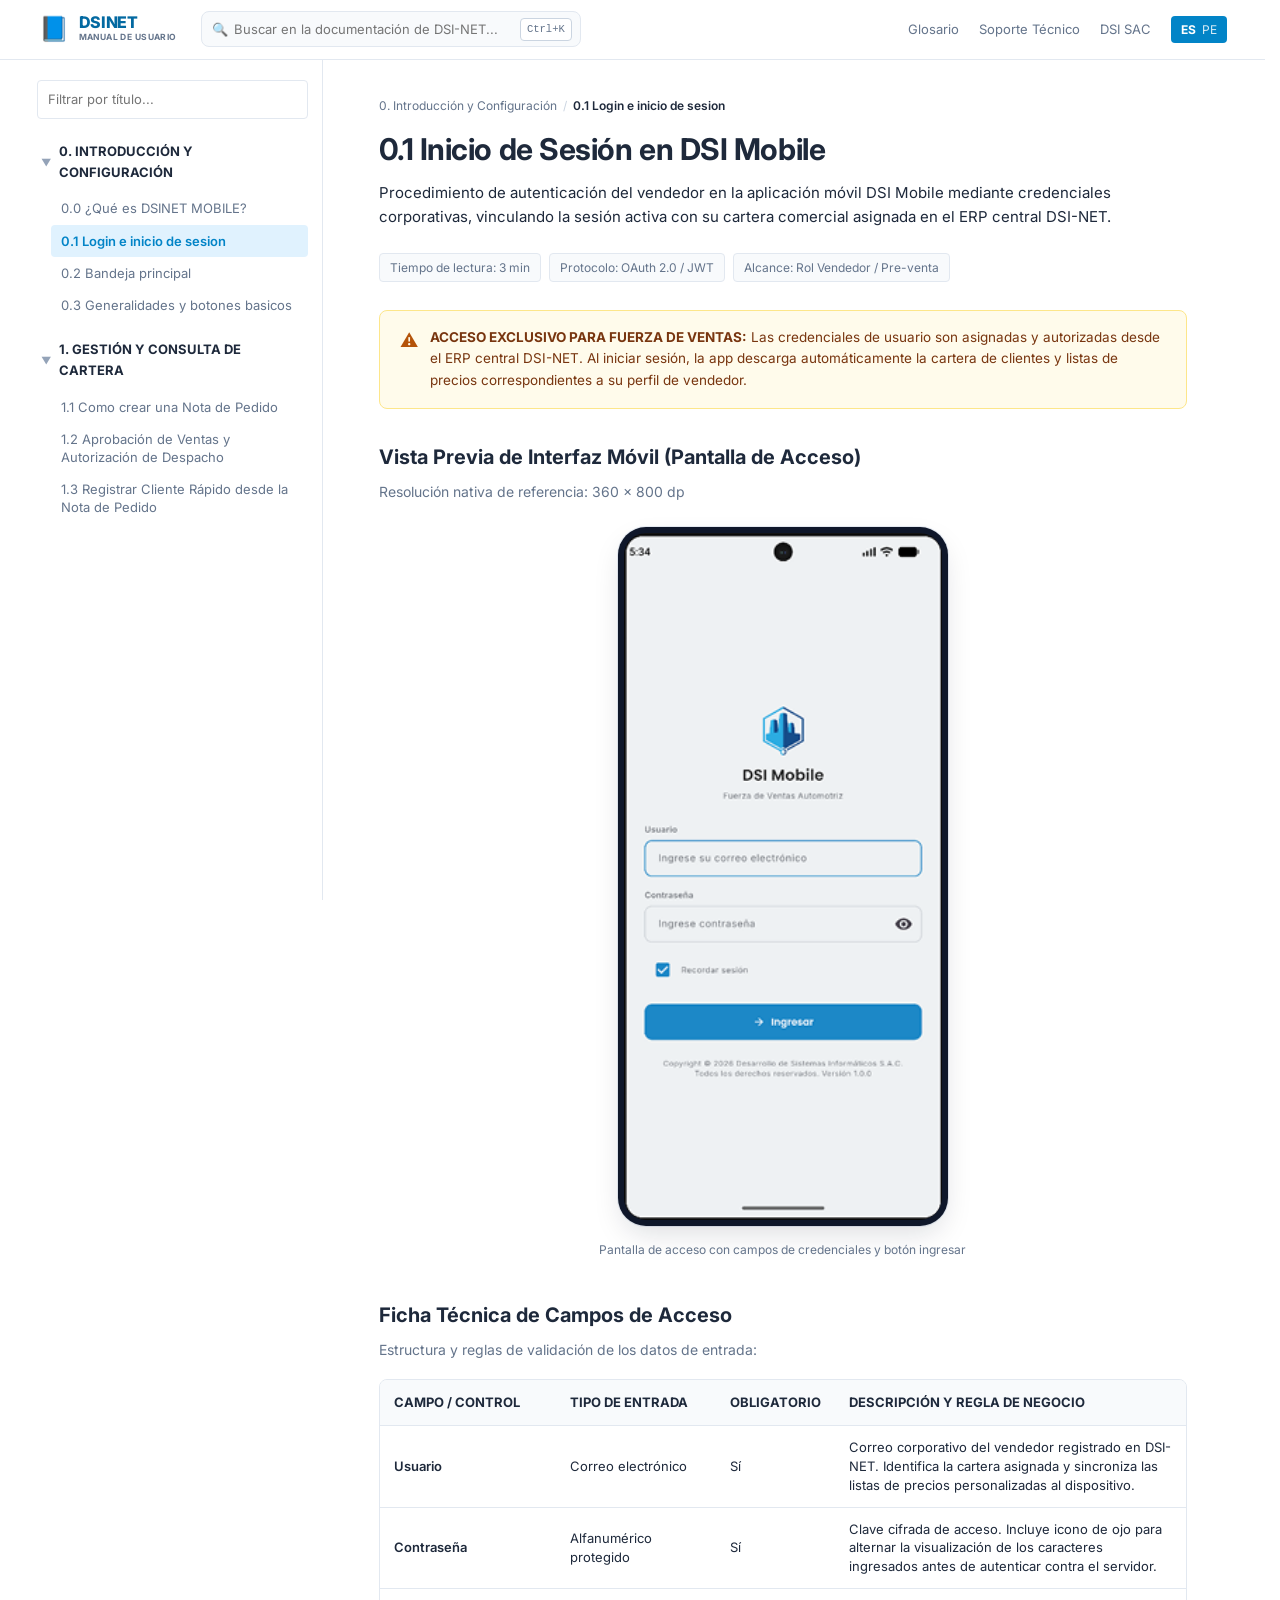
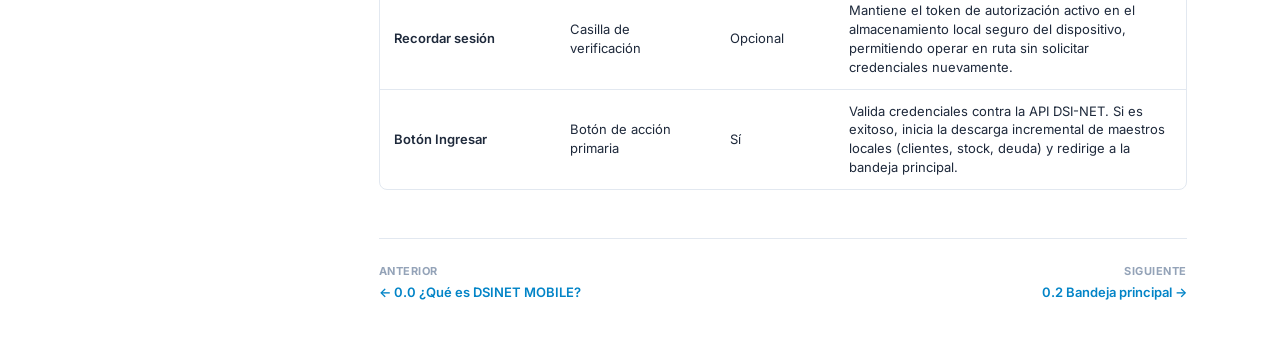
==== 0.1-login.html @ ff4da7f4 "se acomodo el botón del menú" ====
<!DOCTYPE html>
<html lang="es">
<head>
  <meta charset="UTF-8">
  <meta name="viewport" content="width=device-width, initial-scale=1.0, maximum-scale=1.0, user-scalable=no">
  <title>0.1 Login e inicio de sesion - DSINET Mobile Docs</title>
  <link rel="stylesheet" href="styles.css">
  <link rel="preconnect" href="https://fonts.googleapis.com">
  <link rel="preconnect" href="https://fonts.gstatic.com" crossorigin>
  <link href="https://fonts.googleapis.com/css2?family=Inter:wght@400;500;600;700&display=swap" rel="stylesheet">
</head>
<body>

  <!-- 1. Header Superior Global -->
  <header class="topbar">
    <div class="topbar-inner">
      
      <div class="topbar-left">
        <!-- Botón menú hamburguesa para dispositivos móviles -->
        <button class="mobile-menu-btn" id="mobileMenuBtn" aria-label="Abrir menú de navegación">☰</button>

        <div class="logo-box">
          <span class="logo-icon">📘</span>
          <div class="logo-text-group">
            <span class="logo-title">DSINET</span>
            <span class="logo-subtitle">MANUAL DE USUARIO</span>
          </div>
        </div>

        <div class="global-search-bar">
          <span class="search-icon">🔍</span>
          <input type="text" placeholder="Buscar en la documentación de DSI-NET..." id="globalSearch">
          <kbd class="shortcut-key">Ctrl+K</kbd>
        </div>
      </div>

      <div class="topbar-right">
        <a href="#glosario" class="topbar-link">Glosario</a>
        <a href="#soporte" class="topbar-link">Soporte Técnico</a>
        <a href="#dsisac" class="topbar-link">DSI SAC</a>
        <div class="lang-selector">
          <span class="lang-active">ES</span>
          <span class="lang-country">PE</span>
        </div>
      </div>

    </div>
  </header>

  <!-- 2. Contenedor Maestro de 2 Columnas -->
  <div class="layout-container">
    
    <!-- Columna 1: Sidebar Izquierdo (300px fijo con el árbol acordado) -->
    <aside class="sidebar">
      <div class="sidebar-filter-wrapper">
        <input type="text" id="sidebarSearch" placeholder="Filtrar por título..." autocomplete="off">
      </div>

      <nav class="nav-tree">
        <!-- Grupo 0 -->
        <div class="nav-group">
          <button class="group-toggle" data-target="group-0">
            <span class="arrow">▼</span> 0. INTRODUCCIÓN Y CONFIGURACIÓN
          </button>
          <ul id="group-0" class="nav-subitems">
            <li>
              <a href="index.html">0.0 ¿Qué es DSINET MOBILE?</a>
            </li>
            <li class="active">
              <a href="0.1-login.html">0.1 Login e inicio de sesion</a>
            </li>
            <li>
              <a href="0.2-bandeja-principal.html">0.2 Bandeja principal</a>
            </li>
            <li>
              <a href="0.3-generalidades.html">0.3 Generalidades y botones basicos</a>
            </li>
          </ul>
        </div>

        <!-- Grupo 1 -->
        <div class="nav-group">
          <button class="group-toggle" data-target="group-1">
            <span class="arrow">▼</span> 1. GESTIÓN Y CONSULTA DE CARTERA
          </button>
          <ul id="group-1" class="nav-subitems">
            <li>
              <a href="1.1-crear-nota-pedido.html">1.1 Como crear una Nota de Pedido</a>
            </li>
            <li>
              <a href="1.2-aprobaciones.html">1.2 Aprobación de Ventas y Autorización de Despacho</a>
            </li>
            <li>
              <a href="1.3-registrar-cliente.html">1.3 Registrar Cliente Rápido desde la Nota de Pedido</a>
            </li>
          </ul>
        </div>
      </nav>
    </aside>

    <!-- Columna 2: Contenido Principal (Max 920px) -->
    <main class="main-content">
      
      <!-- Migas de pan (Breadcrumbs) -->
      <nav class="breadcrumbs">
        <span>0. Introducción y Configuración</span>
        <span class="sep">/</span>
        <span class="current">0.1 Login e inicio de sesion</span>
      </nav>

      <!-- Encabezado de Página -->
      <header class="content-header">
        <h1 class="page-title">0.1 Inicio de Sesión en DSI Mobile</h1>
        <p class="lead-text">
          Procedimiento de autenticación del vendedor en la aplicación móvil DSI Mobile mediante credenciales corporativas, vinculando la sesión activa con su cartera comercial asignada en el ERP central DSI-NET.
        </p>

        <div class="meta-tags">
          <span class="tag">Tiempo de lectura: 3 min</span>
          <span class="tag">Protocolo: OAuth 2.0 / JWT</span>
          <span class="tag">Alcance: Rol Vendedor / Pre-venta</span>
        </div>
      </header>

      <!-- Nota Técnica / Callout Box -->
      <section class="callout-box">
        <div class="callout-content">
          <span class="warning-icon">⚠</span>
          <p>
            <strong>ACCESO EXCLUSIVO PARA FUERZA DE VENTAS:</strong> Las credenciales de usuario son asignadas y autorizadas desde el ERP central DSI-NET. Al iniciar sesión, la app descarga automáticamente la cartera de clientes y listas de precios correspondientes a su perfil de vendedor.
          </p>
        </div>
      </section>

      <!-- Vista Previa de Interfaz Móvil (Pantalla de Acceso) -->
      <section class="section-block">
        <h2 class="section-title">Vista Previa de Interfaz Móvil (Pantalla de Acceso)</h2>
        <p class="section-subtext">Resolución nativa de referencia: 360 x 800 dp</p>

        <!-- Envoltorio centrado -->
        <div class="mobile-showcase">
          <div class="mobile-mockup-frame">
            <img src="IMAGENES/GENERALIDADES/LOGIN/image 1.png" 
                alt="Pantalla de inicio de sesión DSI Mobile" 
                class="mobile-sharp-img">
          </div>
          <span class="mobile-caption">Pantalla de acceso con campos de credenciales y botón ingresar</span>
        </div>
      </section>

      <!-- Tabla Técnica de Campos -->
      <section class="section-block">
        <h2 class="section-title">Ficha Técnica de Campos de Acceso</h2>
        <p class="section-subtext">Estructura y reglas de validación de los datos de entrada:</p>
        
        <div class="table-container">
          <table class="tech-table">
            <thead>
              <tr>
                <th style="width: 22%;">CAMPO / CONTROL</th>
                <th style="width: 20%;">TIPO DE ENTRADA</th>
                <th style="width: 14%;">OBLIGATORIO</th>
                <th style="width: 44%;">DESCRIPCIÓN Y REGLA DE NEGOCIO</th>
              </tr>
            </thead>
            <tbody>
              <tr>
                <td class="col-highlight">Usuario</td>
                <td>Correo electrónico</td>
                <td>Sí</td>
                <td>Correo corporativo del vendedor registrado en DSI-NET. Identifica la cartera asignada y sincroniza las listas de precios personalizadas al dispositivo.</td>
              </tr>
              <tr>
                <td class="col-highlight">Contraseña</td>
                <td>Alfanumérico protegido</td>
                <td>Sí</td>
                <td>Clave cifrada de acceso. Incluye icono de ojo para alternar la visualización de los caracteres ingresados antes de autenticar contra el servidor.</td>
              </tr>
              <tr>
                <td class="col-highlight">Recordar sesión</td>
                <td>Casilla de verificación</td>
                <td>Opcional</td>
                <td>Mantiene el token de autorización activo en el almacenamiento local seguro del dispositivo, permitiendo operar en ruta sin solicitar credenciales nuevamente.</td>
              </tr>
              <tr>
                <td class="col-highlight">Botón Ingresar</td>
                <td>Botón de acción primaria</td>
                <td>Sí</td>
                <td>Valida credenciales contra la API DSI-NET. Si es exitoso, inicia la descarga incremental de maestros locales (clientes, stock, deuda) y redirige a la bandeja principal.</td>
              </tr>
            </tbody>
          </table>
        </div>
      </section>

      <!-- Paginación Inferior (Conectada al Sidebar Oficial) -->
      <footer class="pagination-footer">
        <a href="index.html" class="nav-prev" style="text-decoration: none;">
          <span class="nav-sub">ANTERIOR</span>
          <span class="nav-link">← 0.0 ¿Qué es DSINET MOBILE?</span>
        </a>
        <a href="02-bandeja-principal.html" class="nav-next" style="text-decoration: none;">
          <span class="nav-sub">SIGUIENTE</span>
          <span class="nav-link">0.2 Bandeja principal →</span>
        </a>
      </footer>

    </main>
  </div>

  <script src="main.js"></script>
</body>
</html>
---- styles.css ----
/* ==========================================================================
   0. RESET, VIEWPORT & BLOQUEO DE ZOOM / SCROLLBAR
   ========================================================================== */
html {
  /* Reserva de forma permanente el espacio de la barra vertical para que nunca dé saltos en desktop */
  scrollbar-gutter: stable;
  overflow-y: scroll;
  scroll-behavior: smooth;
  text-size-adjust: 100%;
  -webkit-text-size-adjust: 100%;
}

:root {
  /* Paleta Corporativa Oficial DSI-NET */
  --color-bg: #FFFFFF;
  --color-bg-alt: #F8FAFC;
  --color-surface: #F1F5F9;
  --color-border: #E2E8F0;
  --color-border-strong: #CBD5E1;
  --color-text: #1E293B;
  --color-text-muted: #64748B;
  --color-text-faint: #94A3B8;
  --color-primary: #0284C7;
  --color-primary-dark: #0369A1;
  --color-primary-soft: #E0F2FE;
  --color-warning: #B45309;
  --color-warning-bg: #FFFBEB;
  --color-warning-border: #FDE68A;
  --color-success: #15803D;
  --color-success-bg: #DCFCE7;

  /* Tipografía Oficial 100% Inter */
  --font-base: 'Inter', -apple-system, BlinkMacSystemFont, 'Segoe UI', Roboto, sans-serif;
  --font-mono: 'SFMono-Regular', Consolas, 'Liberation Mono', Menlo, monospace;

  /* Layout Base Desktop */
  --sidebar-width: 300px;
  --content-width: 920px;
  --layout-max-width: 1220px;
  --topbar-height: 60px;
  --radius-sm: 4px;
  --radius-md: 8px;
  --shadow-sm: 0 1px 2px rgba(15, 23, 42, 0.06);
}

*, *::before, *::after {
  box-sizing: border-box;
  margin: 0;
  padding: 0;
}

body {
  margin: 0;
  font-family: var(--font-base);
  color: var(--color-text);
  background: var(--color-bg);
  font-size: 14px;
  line-height: 1.6;
  -webkit-font-smoothing: antialiased;
}

a {
  color: inherit;
  text-decoration: none;
}

ul {
  list-style: none;
  margin: 0;
  padding: 0;
}

img {
  max-width: 100%;
  display: block;
}

:focus-visible {
  outline: 2px solid var(--color-primary);
  outline-offset: 2px;
}

/* ==========================================================================
   1. TOPBAR GLOBAL
   ========================================================================== */
.topbar {
  height: var(--topbar-height);
  border-bottom: 1px solid var(--color-border);
  background: var(--color-bg);
  position: sticky;
  top: 0;
  z-index: 100;
  width: 100%;
}

.topbar__inner,
.topbar-inner {
  max-width: var(--layout-max-width);
  margin: 0 auto;
  height: 100%;
  display: flex;
  align-items: center;
  justify-content: space-between;
  padding: 0 16px;
  flex-wrap: nowrap;
  gap: 20px;
}

.topbar__left,
.topbar-left {
  display: flex;
  align-items: center;
  gap: 24px;
  flex-shrink: 0;
}

.topbar__brand,
.logo-box {
  display: flex;
  align-items: center;
  gap: 10px;
  flex-shrink: 0;
}

.logo-icon {
  font-size: 24px;
}

.logo-text-group {
  display: flex;
  flex-direction: column;
}

.topbar__logo,
.logo-title {
  font-weight: 800;
  font-size: 16px;
  color: var(--color-primary-dark);
  letter-spacing: -0.02em;
  line-height: 1.1;
}

.topbar__logo-sub,
.logo-subtitle {
  color: var(--color-text-muted);
  font-size: 8.5px;
  font-weight: 700;
  letter-spacing: 0.05em;
  text-transform: uppercase;
}

.topbar__search,
.global-search-bar {
  width: 380px;
  flex-shrink: 0;
  position: relative;
  display: flex;
  align-items: center;
  background: var(--color-bg-alt);
  border: 1px solid var(--color-border);
  border-radius: var(--radius-md);
  padding: 0 12px;
  height: 36px;
  color: var(--color-text-muted);
}

.topbar__search:focus-within,
.global-search-bar:focus-within {
  border-color: var(--color-primary);
  background: #FFFFFF;
}

.topbar__search input,
.global-search-bar input {
  width: 100%;
  border: none;
  background: none;
  outline: none;
  font: inherit;
  font-size: 13px;
  color: var(--color-text);
  padding-left: 20px;
}

.topbar__search-icon,
.global-search-bar .search-icon {
  position: absolute;
  left: 10px;
  font-size: 13px;
  color: var(--color-text-muted);
}

.topbar__kbd,
.shortcut-key {
  position: absolute;
  right: 8px;
  font-family: var(--font-mono);
  font-size: 10.5px;
  color: var(--color-text-muted);
  background: var(--color-bg);
  border: 1px solid var(--color-border-strong);
  border-radius: var(--radius-sm);
  padding: 2px 6px;
  flex-shrink: 0;
}

.topbar__links,
.topbar-right {
  display: flex;
  align-items: center;
  gap: 20px;
  flex-shrink: 0;
}

.topbar__link,
.topbar-link {
  font-size: 13px;
  color: var(--color-text-muted);
  white-space: nowrap;
}

.topbar__link:hover,
.topbar-link:hover {
  color: var(--color-primary);
}

.topbar__lang,
.lang-selector {
  display: flex;
  align-items: center;
  gap: 6px;
  background: var(--color-primary);
  color: #FFFFFF;
  font-size: 12px;
  font-weight: 700;
  padding: 4px 10px;
  border-radius: var(--radius-sm);
  white-space: nowrap;
}

.lang-country {
  font-weight: 400;
  opacity: 0.85;
}

/* ==========================================================================
   2. LAYOUT MAESTRO
   ========================================================================== */
.layout,
.layout-container {
  display: flex;
  width: 100%;
  max-width: var(--layout-max-width);
  margin: 0 auto;
  min-height: calc(100vh - var(--topbar-height));
  align-items: flex-start;
}

/* ==========================================================================
   3. SIDEBAR / MENÚ LATERAL (Desktop: 300px fijo)
   ========================================================================== */
.sidebar {
  width: var(--sidebar-width);
  min-width: var(--sidebar-width);
  max-width: var(--sidebar-width);
  flex: 0 0 var(--sidebar-width);
  height: calc(100vh - var(--topbar-height));
  position: sticky;
  top: var(--topbar-height);
  border-right: 1px solid var(--color-border);
  display: flex;
  flex-direction: column;
  background: var(--color-bg);
  padding: 20px 14px;
}

.sidebar__filter,
.sidebar-filter-wrapper {
  margin-bottom: 16px;
  flex-shrink: 0;
}

.sidebar__filter input,
.sidebar-filter-wrapper input {
  width: 100%;
  font: inherit;
  font-size: 13px;
  padding: 8px 10px;
  border: 1px solid var(--color-border);
  border-radius: var(--radius-sm);
  outline: none;
  background: var(--color-bg);
}

.sidebar__filter input:focus,
.sidebar-filter-wrapper input:focus {
  border-color: var(--color-primary);
}

.toc,
.nav-tree {
  flex: 1;
  overflow-y: auto;
}

.nav-group {
  margin-bottom: 12px;
}

.group-toggle {
  width: 100%;
  text-align: left;
  background: none;
  border: none;
  font: inherit;
  font-size: 13px;
  font-weight: 700;
  color: var(--color-text);
  padding: 6px 4px;
  cursor: pointer;
  display: flex;
  align-items: center;
  gap: 8px;
}

.group-toggle .arrow {
  font-size: 10px;
  color: var(--color-text-faint);
  transition: transform 0.2s ease;
}

.nav-subitems {
  list-style: none;
  padding-left: 14px;
  margin-top: 4px;
}

.toc__link,
.nav-subitems a {
  display: block;
  font-size: 13px;
  color: var(--color-text-muted);
  padding: 7px 10px;
  border-radius: var(--radius-sm);
  line-height: 1.4;
}

.toc__link:hover,
.nav-subitems a:hover {
  color: var(--color-text);
  background: var(--color-surface);
}

.toc__link--active,
.toc__link.is-active,
.nav-subitems li.active a {
  color: var(--color-primary) !important;
  background: var(--color-primary-soft) !important;
  font-weight: 600;
}

/* ==========================================================================
   4. CONTENIDO PRINCIPAL (Desktop: 920px máx)
   ========================================================================== */
.content,
.main-content {
  flex: 1;
  min-width: 0;
  max-width: var(--content-width);
  padding: 36px 56px 60px;
  background: var(--color-bg);
}

.content__inner {
  width: 100%;
}

.breadcrumb,
.breadcrumbs {
  font-size: 12px;
  color: var(--color-text-muted);
  margin-bottom: 16px;
  display: flex;
  align-items: center;
  gap: 6px;
}

.breadcrumb a:hover,
.breadcrumbs a:hover {
  color: var(--color-primary);
}

.breadcrumb [aria-current="page"],
.breadcrumbs .current {
  color: var(--color-text);
  font-weight: 600;
}

.breadcrumbs .sep {
  color: var(--color-border-strong);
}

.content__title,
.page-title {
  font-size: 30px;
  font-weight: 700;
  letter-spacing: -0.015em;
  margin: 0 0 12px;
  color: var(--color-text);
  line-height: 1.25;
}

.content__lead,
.lead-text {
  font-size: 15px;
  color: var(--color-text);
  margin-bottom: 24px;
  line-height: 1.6;
}

.meta-tags {
  display: flex;
  flex-wrap: wrap;
  gap: 8px;
  margin-bottom: 28px;
}

.tag {
  background-color: var(--color-bg-alt);
  border: 1px solid var(--color-border);
  padding: 4px 10px;
  font-size: 12px;
  border-radius: var(--radius-sm);
  color: var(--color-text-muted);
}

/* ==========================================================================
   5. CALLOUTS / AVISOS
   ========================================================================== */
.callout,
.callout-box {
  display: flex;
  gap: 12px;
  align-items: flex-start;
  padding: 16px 20px;
  border-radius: var(--radius-md);
  border: 1px solid var(--color-warning-border);
  background: var(--color-warning-bg);
  color: #78350F;
  margin-bottom: 32px;
  font-size: 13.5px;
}

.callout-content {
  display: flex;
  gap: 12px;
  align-items: flex-start;
}

.callout p,
.callout-content p {
  margin: 0;
  line-height: 1.6;
}

.callout__icon,
.warning-icon {
  font-size: 18px;
  color: var(--color-warning);
  flex-shrink: 0;
}

/* ==========================================================================
   6. SECCIONES Y TARJETAS
   ========================================================================== */
.doc-section,
.section-block {
  margin-bottom: 40px;
}

.doc-section__title,
.section-title {
  font-size: 20px;
  font-weight: 700;
  color: var(--color-text);
  margin-bottom: 8px;
}

.doc-section__desc,
.section-subtext {
  font-size: 14px;
  color: var(--color-text-muted);
  margin-bottom: 18px;
}

.cards-grid {
  display: grid;
  grid-template-columns: repeat(3, 1fr);
  gap: 16px;
  margin-bottom: 24px;
}

.feature-card {
  border: 1px solid var(--color-border);
  border-radius: var(--radius-md);
  padding: 18px;
  background: #FFFFFF;
}

.feature-icon {
  font-size: 22px;
  margin-bottom: 10px;
}

.feature-card h3 {
  font-size: 14px;
  font-weight: 700;
  margin-bottom: 6px;
  color: var(--color-text);
}

.feature-card p {
  font-size: 12.5px;
  color: var(--color-text-muted);
  line-height: 1.45;
}

/* ==========================================================================
   7. PLACEHOLDERS PARA FIGMA
   ========================================================================== */
.screenshot-container,
.screenshot-wrapper {
  margin: 16px 0 28px;
}

.img-placeholder {
  border: 2px dashed var(--color-border-strong);
  border-radius: var(--radius-md);
  background: var(--color-bg-alt);
  padding: 40px 20px;
  text-align: center;
  display: flex;
  flex-direction: column;
  align-items: center;
  justify-content: center;
  gap: 8px;
}

.placeholder-icon {
  font-size: 30px;
}

.placeholder-title {
  font-size: 14px;
  font-weight: 600;
  color: var(--color-text);
}

.placeholder-caption,
.placeholder-hint {
  font-size: 12px;
  color: var(--color-text-muted);
}

/* ==========================================================================
   8. TABLAS DE DATOS TÉCNICOS
   ========================================================================== */
.table-wrap,
.table-container {
  overflow-x: auto;
  border: 1px solid var(--color-border);
  border-radius: var(--radius-md);
  margin-bottom: 24px;
  -webkit-overflow-scrolling: touch;
}

.data-table,
.tech-table {
  width: 100%;
  border-collapse: collapse;
  font-size: 13px;
  text-align: left;
}

.data-table th,
.tech-table th {
  background: var(--color-bg-alt);
  color: var(--color-text);
  font-weight: 700;
  padding: 12px 14px;
  border-bottom: 1px solid var(--color-border);
  white-space: nowrap;
}

.data-table td,
.tech-table td {
  padding: 12px 14px;
  border-bottom: 1px solid var(--color-border);
  color: var(--color-text);
  line-height: 1.45;
}

.data-table tr:last-child td,
.tech-table tr:last-child td {
  border-bottom: none;
}

.data-table tr:hover,
.tech-table tr:hover {
  background: var(--color-bg-alt);
}

.col-highlight {
  font-weight: 600;
  color: var(--color-primary-dark);
}

/* ==========================================================================
   9. NAVEGACIÓN INFERIOR (PAGINACIÓN)
   ========================================================================== */
.page-nav,
.pagination-footer {
  display: flex;
  justify-content: space-between;
  margin-top: 48px;
  padding-top: 24px;
  border-top: 1px solid var(--color-border);
  gap: 16px;
}

.nav-prev,
.nav-next {
  display: flex;
  flex-direction: column;
}

.nav-next {
  align-items: flex-end;
}

.nav-sub {
  font-size: 11px;
  font-weight: 700;
  color: var(--color-text-faint);
  letter-spacing: 0.5px;
}

.nav-link {
  font-size: 13px;
  font-weight: 600;
  color: var(--color-primary);
  margin-top: 2px;
  cursor: pointer;
}

/* ==========================================================================
   10. VISTA PREVIA DE CAPTURAS MÓVILES (CENTRADO Y ALTA DEFINICIÓN)
   ========================================================================== */
.mobile-showcase {
  display: flex;
  flex-direction: column;
  align-items: center;
  justify-content: center;
  width: 100%;
  margin: 24px auto 32px;
  text-align: center;
}

.mobile-mockup-frame {
  width: 100%;
  max-width: 330px;
  background-color: #0F172A;
  padding: 6px;
  border-radius: 28px;
  box-shadow: 0 12px 30px -6px rgba(15, 23, 42, 0.15),
              0 0 0 1px rgba(226, 232, 240, 0.8);
  overflow: hidden;
  margin: 0 auto;
}

.mobile-sharp-img {
  width: 100%;
  height: auto;
  display: block;
  border-radius: 22px;
  object-fit: contain;
  image-rendering: auto;
  image-rendering: -webkit-optimize-contrast;
  transform: translateZ(0);
}

.mobile-caption {
  font-size: 12px;
  color: #64748B;
  margin-top: 14px;
  display: block;
}

/* ==========================================================================
   11. RENDERIZADO NÍTIDO Y SOPORTE PARA TODAS LAS CAPTURAS
   ========================================================================== */
.screenshot-container img,
.screenshot-wrapper img,
.img-placeholder img {
  width: 100%;
  height: auto;
  display: block;
  object-fit: contain;
  image-rendering: -webkit-optimize-contrast;
  image-rendering: crisp-edges;
  transform: translateZ(0);
}

.img-placeholder:has(img) {
  padding: 0;
  border: none;
  background: transparent;
}

/* ==========================================================================
   12. MEDIA QUERIES (COMPORTAMIENTO RESPONSIVE PARA SMARTPHONES Y TABLETS)
   ========================================================================== */

/* Tablets intermedias (menor a 1024px) */
@media (max-width: 1024px) {
  .topbar-inner {
    padding: 0 16px;
  }
  
  .global-search-bar {
    width: 260px;
  }
  
  .main-content {
    padding: 28px 32px 48px;
  }
}

/* Teléfonos y pantallas móviles (menor a 768px) */
@media (max-width: 768px) {
  /* Elimina el forzado de barra de desplazamiento fija en celular */
  html {
    scrollbar-gutter: auto;
    overflow-y: auto;
  }

  /* 1. Header adaptativo */
  .topbar {
    height: auto;
    padding: 10px 0;
  }

  .topbar-inner {
    flex-direction: column;
    align-items: stretch;
    gap: 12px;
    padding: 0 16px;
  }

  .topbar-left {
    justify-content: space-between;
    width: 100%;
  }

  .global-search-bar {
    width: 100%;
  }

  .topbar-right {
    display: none;
  }

  /* 2. Fondo oscuro translúcido que aparece cuando se abre el menú */
  .layout-container {
    position: relative;
    flex-direction: column;
    min-height: auto;
  }

  .layout-container::before {
    content: '';
    position: fixed;
    top: 60px;
    left: 0;
    width: 100vw;
    height: 100vh;
    background: rgba(15, 23, 42, 0.4);
    z-index: 998;
    opacity: 0;
    visibility: hidden;
    transition: opacity 0.3s ease, visibility 0.3s ease;
  }

  .layout-container:has(.sidebar.is-open)::before {
    opacity: 1;
    visibility: visible;
  }

  /* 3. Menú lateral: formato cajón (drawer) a media pantalla */
  .sidebar {
    display: flex !important;
    position: fixed;
    top: 60px;
    left: 0;
    width: 55vw !important;          /* Ocupa aprox. la mitad del ancho */
    min-width: 240px !important;
    max-width: 280px !important;     /* Evita que se ensanche de más */
    height: calc(100vh - 60px) !important;
    max-height: none !important;
    background: #FFFFFF !important;
    z-index: 999;
    box-shadow: 4px 0 20px rgba(15, 23, 42, 0.18);
    overflow-y: auto;
    padding: 16px 12px;
    border-right: 1px solid var(--color-border);
    border-bottom: none;
    transform: translateX(-105%);
    transition: transform 0.25s cubic-bezier(0.4, 0, 0.2, 1);
  }

  /* Cuando se activa con el botón ☰ */
  .sidebar.is-open {
    transform: translateX(0);
  }

  /* Botón hamburguesa visible en celulares */
  .mobile-menu-btn {
    display: inline-flex;
    align-items: center;
    justify-content: center;
    background: none;
    border: none;
    font-size: 22px;
    color: #0F172A;
    cursor: pointer;
    padding: 4px 8px;
    margin-right: 6px;
  }

  /* 4. Contenido principal a pantalla completa */
  .main-content {
    width: 100% !important;
    min-width: 100% !important;
    max-width: 100% !important;
    padding: 20px 16px 40px;
  }

  .page-title {
    font-size: 22px;
    line-height: 1.3;
  }

  .lead-text {
    font-size: 14px;
  }

  /* 5. Grillas pasan a 1 sola columna vertical */
  .cards-grid,
  .cards-grid[style*="grid-template-columns"] {
    grid-template-columns: 1fr !important;
    gap: 16px !important;
  }

  /* 6. Capturas de celular ajustadas */
  .mobile-mockup-frame {
    max-width: 290px;
  }

  /* 7. Tablas con scroll táctil suave */
  .table-container {
    width: 100%;
    margin-bottom: 20px;
  }

  /* 8. Paginación apilada */
  .pagination-footer {
    flex-direction: column;
    gap: 18px;
  }

  .nav-next {
    align-items: flex-start;
  }
}

/* Ocultar botón hamburguesa en computadora */
@media (min-width: 769px) {
  .mobile-menu-btn {
    display: none;
  }
}
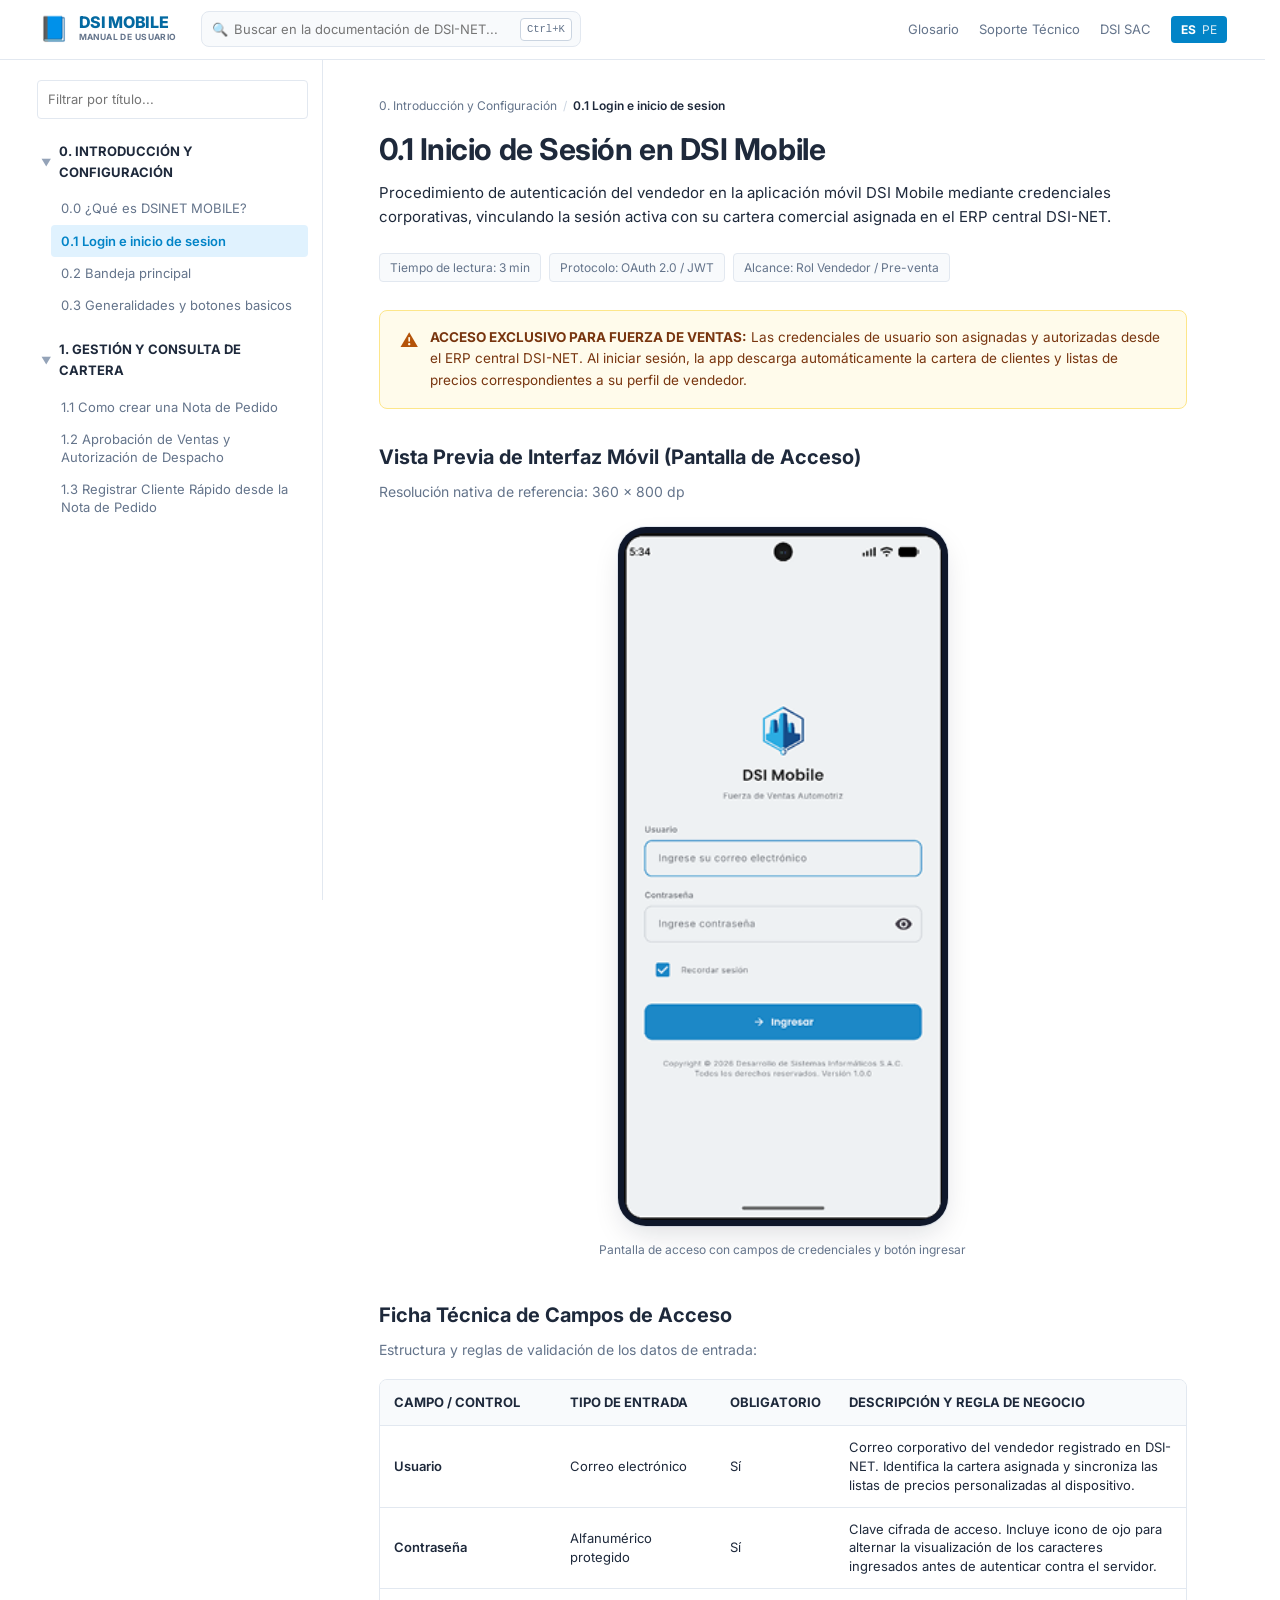
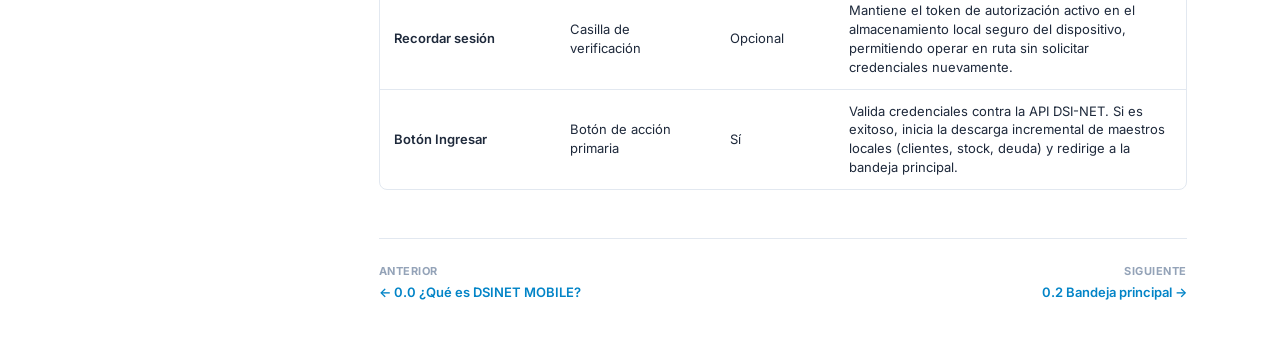
==== commit 31df489a: "Se actualizó el encabezado" ====
--- a/0.1-login.html
+++ b/0.1-login.html
@@ -3,7 +3,7 @@
 <head>
   <meta charset="UTF-8">
   <meta name="viewport" content="width=device-width, initial-scale=1.0, maximum-scale=1.0, user-scalable=no">
-  <title>0.1 Login e inicio de sesion - DSINET Mobile Docs</title>
+  <title>0.1 Login e inicio de sesion - DSI Mobile </title>
   <link rel="stylesheet" href="styles.css">
   <link rel="preconnect" href="https://fonts.googleapis.com">
   <link rel="preconnect" href="https://fonts.gstatic.com" crossorigin>
@@ -22,7 +22,7 @@
         <div class="logo-box">
           <span class="logo-icon">📘</span>
           <div class="logo-text-group">
-            <span class="logo-title">DSINET</span>
+            <span class="logo-title">DSI MOBILE</span>
             <span class="logo-subtitle">MANUAL DE USUARIO</span>
           </div>
         </div>
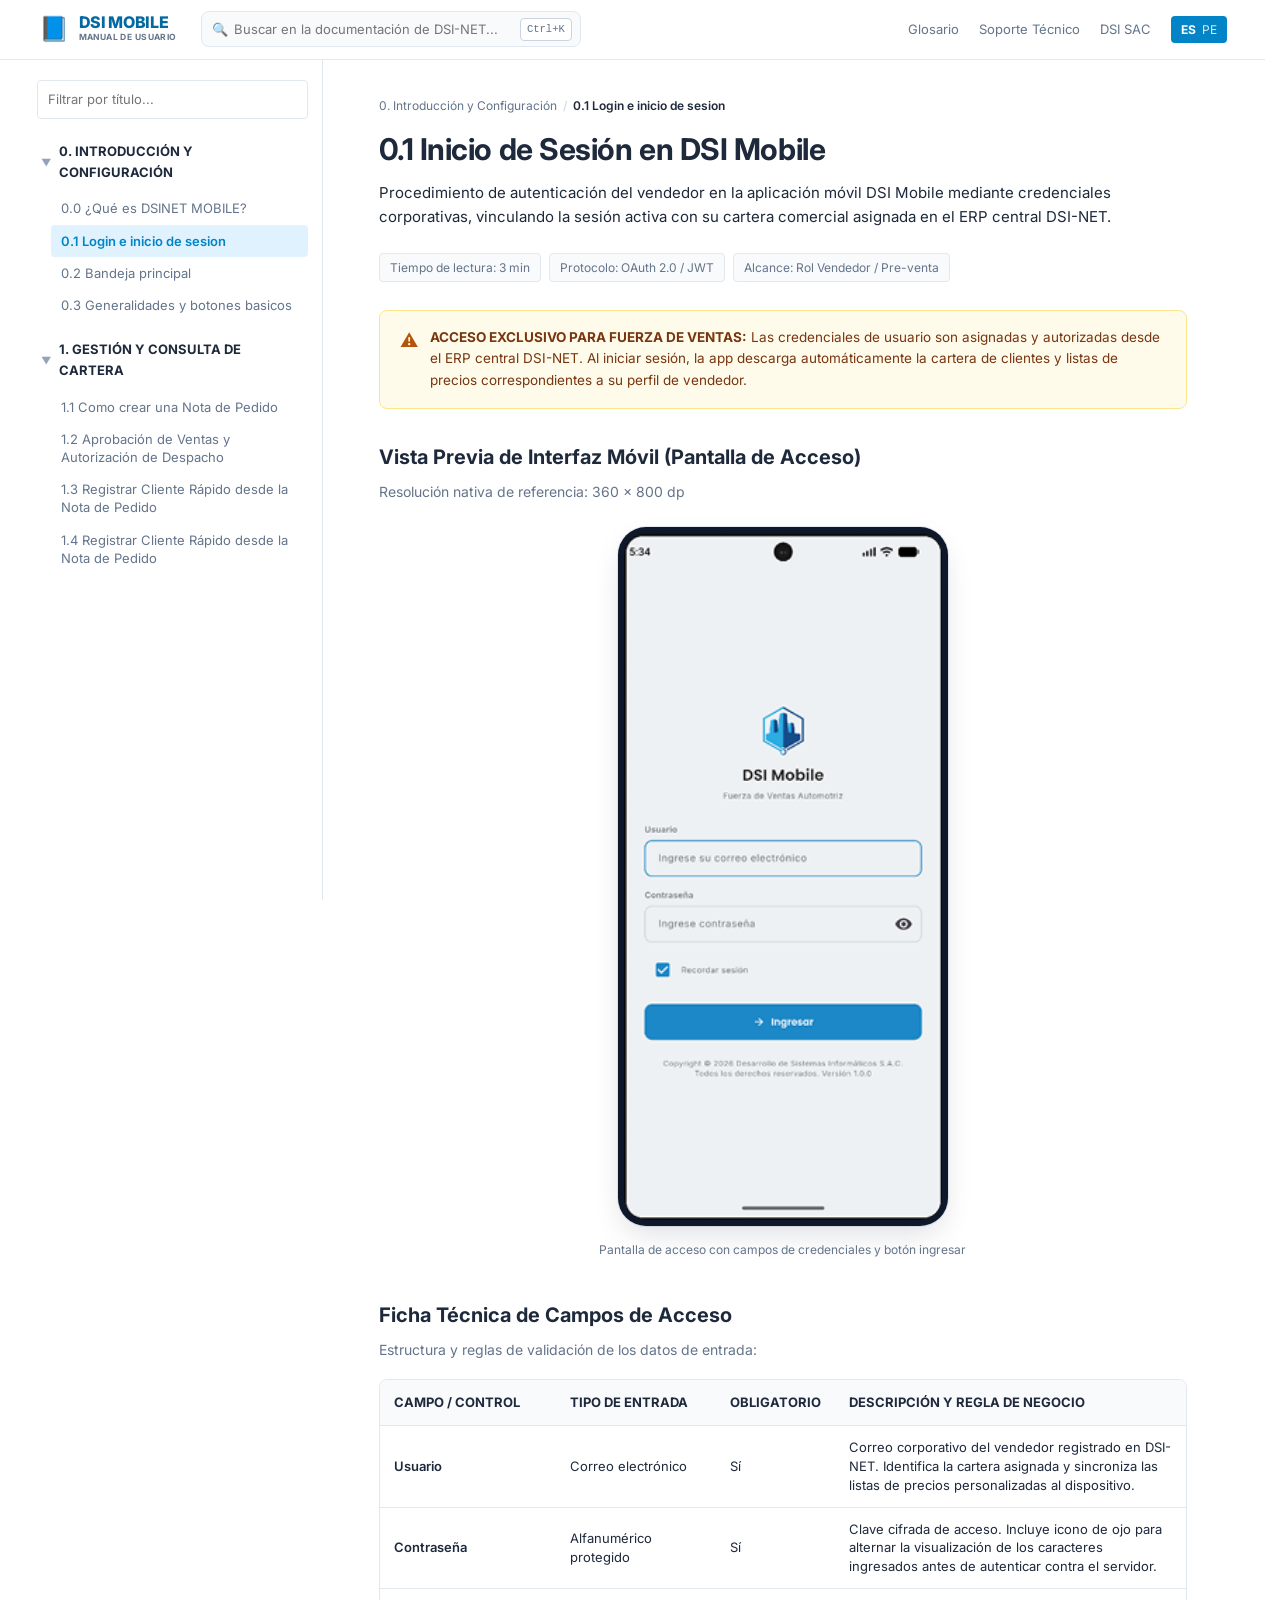
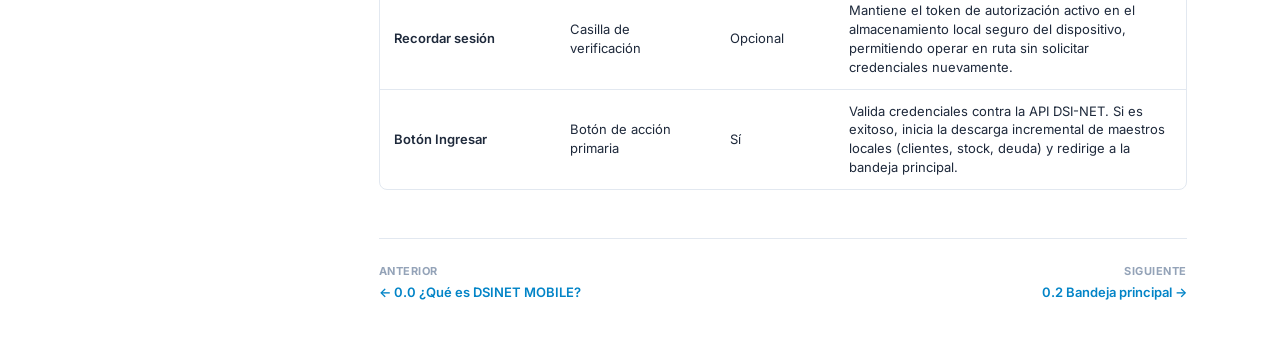
==== commit 6087cbd9: "Se añadieron algunos cambios en el sidebar" ====
--- a/0.1-login.html
+++ b/0.1-login.html
@@ -88,10 +88,13 @@
               <a href="1.1-crear-nota-pedido.html">1.1 Como crear una Nota de Pedido</a>
             </li>
             <li>
-              <a href="1.2-aprobaciones.html">1.2 Aprobación de Ventas y Autorización de Despacho</a>
-            </li>
-            <li>
-              <a href="1.3-registrar-cliente.html">1.3 Registrar Cliente Rápido desde la Nota de Pedido</a>
+              <a href="1.2-aprobacion-letras.html">1.2 Aprobación de Ventas y Autorización de Despacho</a>
+            </li>
+            <li>
+              <a href="1.3-aprobaciones.html">1.3 Registrar Cliente Rápido desde la Nota de Pedido</a>
+            </li>
+            <li>
+              <a href="1.4-registrar-cliente.html">1.4 Registrar Cliente Rápido desde la Nota de Pedido</a>
             </li>
           </ul>
         </div>
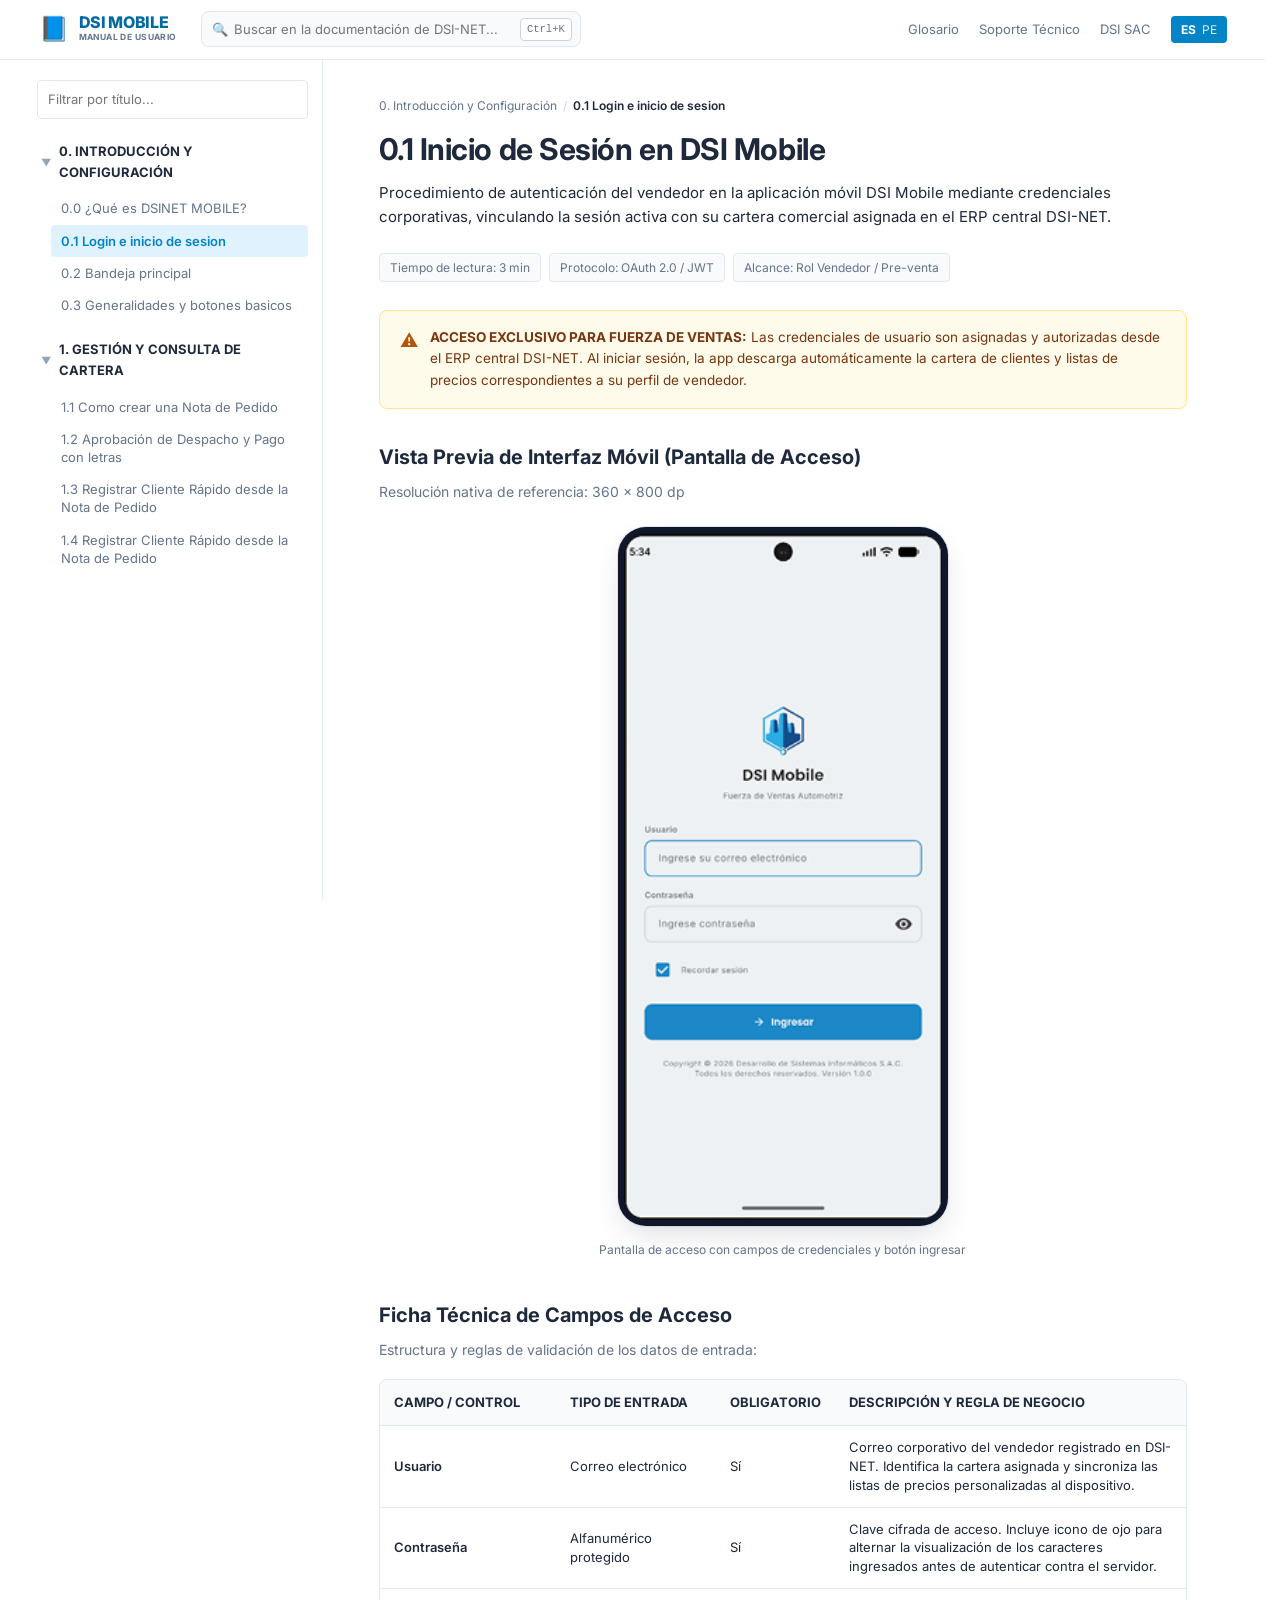
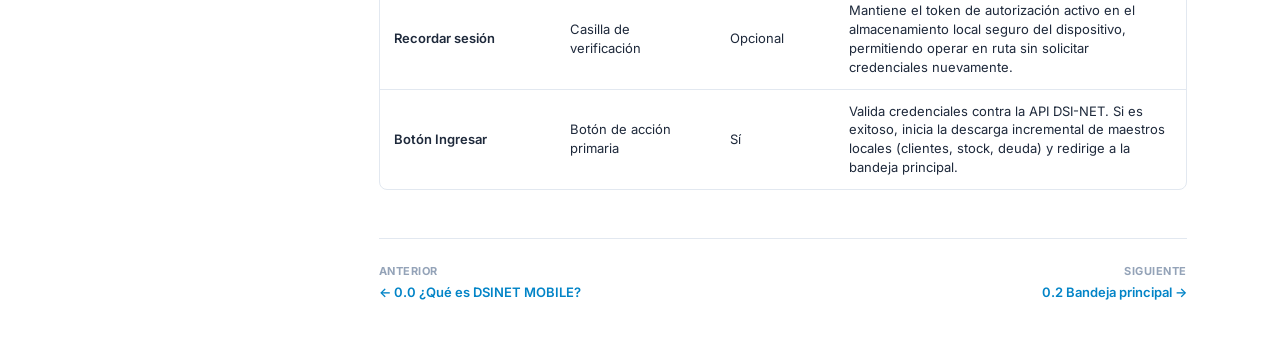
==== commit b5b17d8f: "Se modifico el titulo 1.2" ====
--- a/0.1-login.html
+++ b/0.1-login.html
@@ -88,7 +88,7 @@
               <a href="1.1-crear-nota-pedido.html">1.1 Como crear una Nota de Pedido</a>
             </li>
             <li>
-              <a href="1.2-aprobacion-letras.html">1.2 Aprobación de Ventas y Autorización de Despacho</a>
+              <a href="1.2-aprobacion-letras.html">1.2 Aprobación de Despacho y Pago con letras</a>
             </li>
             <li>
               <a href="1.3-aprobaciones.html">1.3 Registrar Cliente Rápido desde la Nota de Pedido</a>
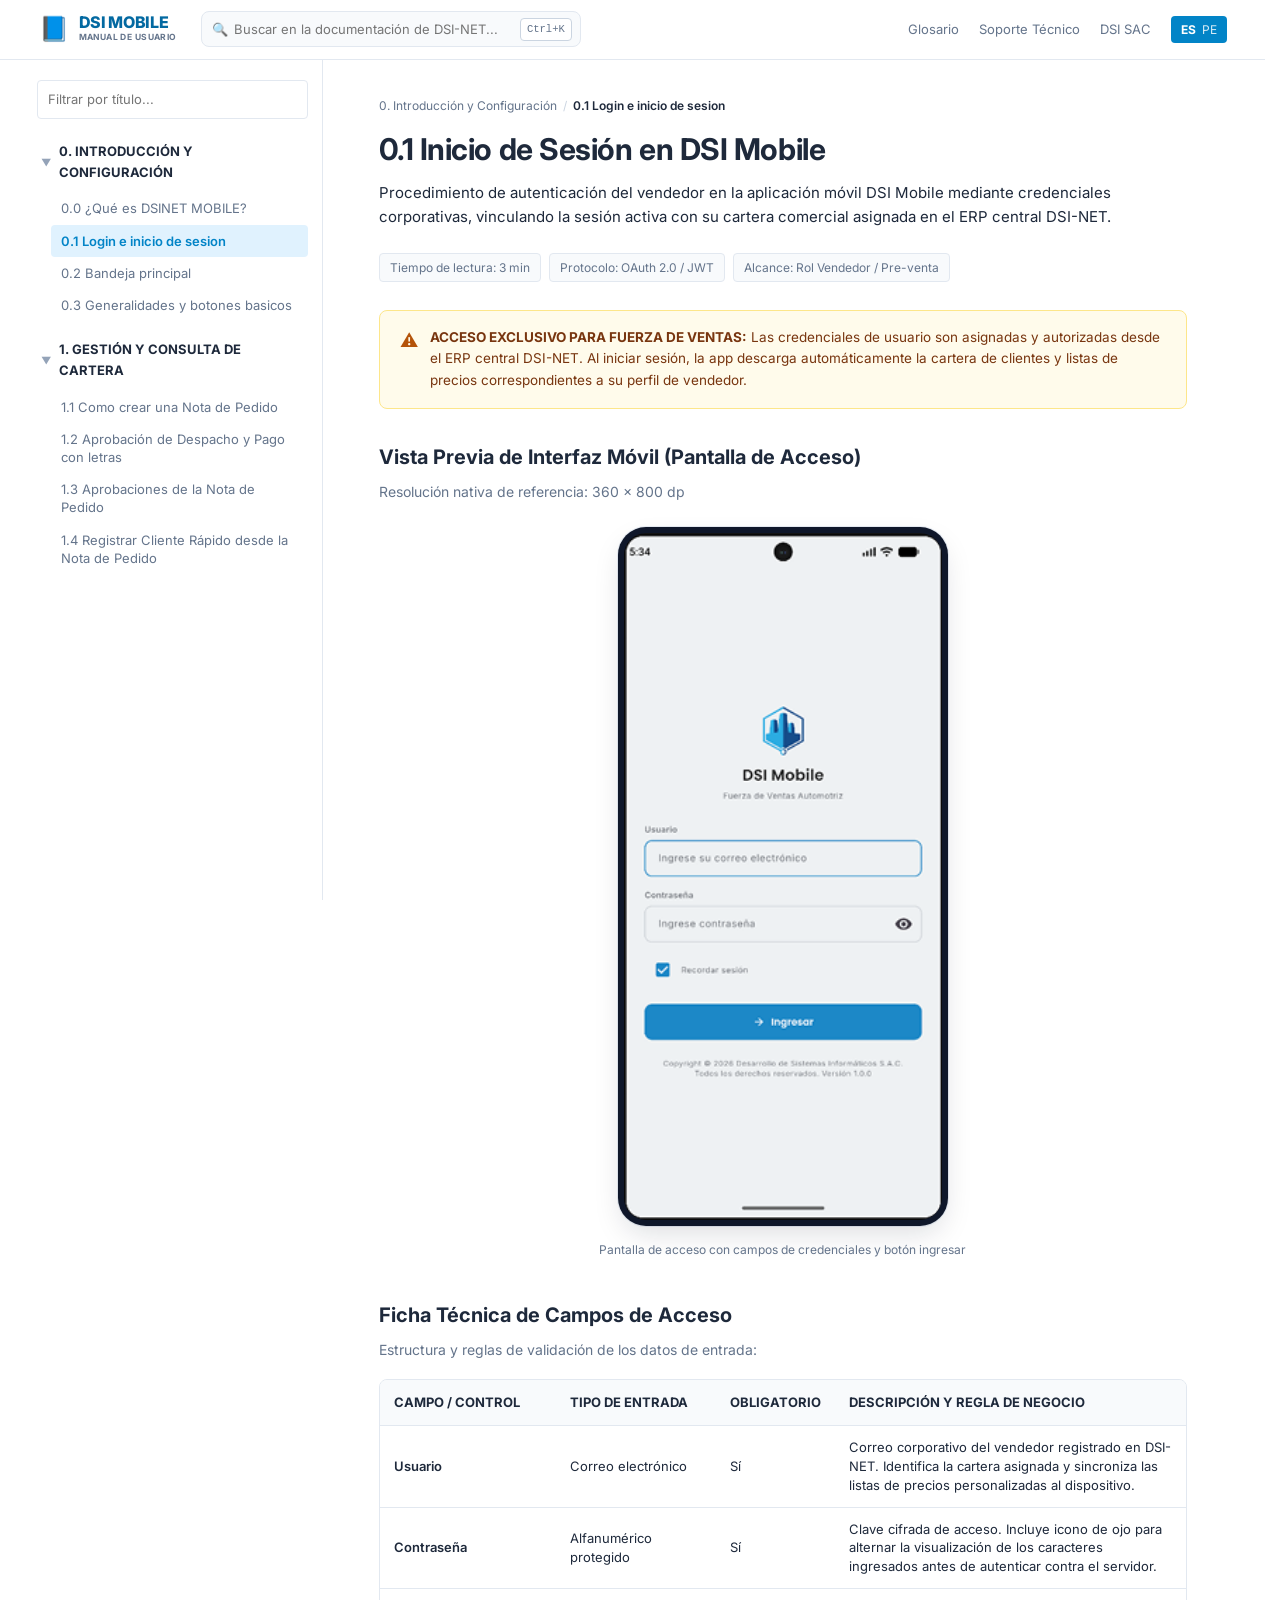
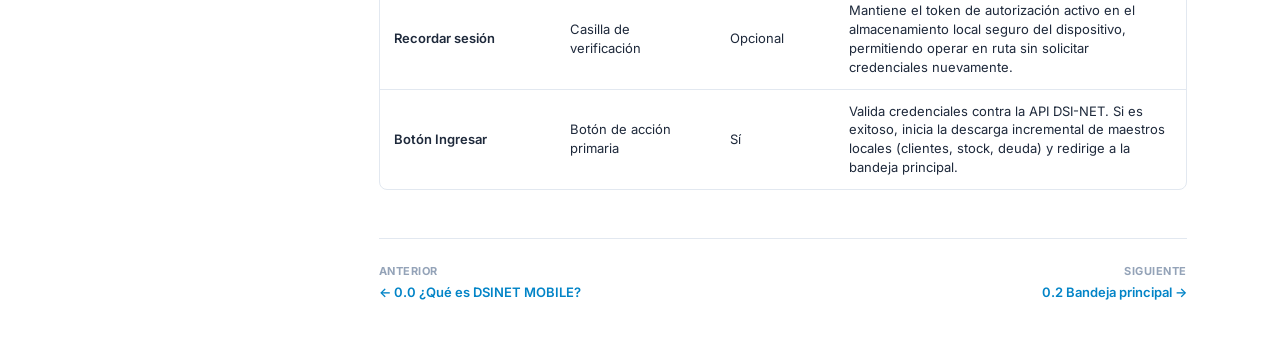
==== commit f7194120: "Se cambio el titulo del 1.3" ====
--- a/0.1-login.html
+++ b/0.1-login.html
@@ -91,7 +91,7 @@
               <a href="1.2-aprobacion-letras.html">1.2 Aprobación de Despacho y Pago con letras</a>
             </li>
             <li>
-              <a href="1.3-aprobaciones.html">1.3 Registrar Cliente Rápido desde la Nota de Pedido</a>
+              <a href="1.3-aprobaciones.html">1.3 Aprobaciones de la Nota de Pedido</a>
             </li>
             <li>
               <a href="1.4-registrar-cliente.html">1.4 Registrar Cliente Rápido desde la Nota de Pedido</a>
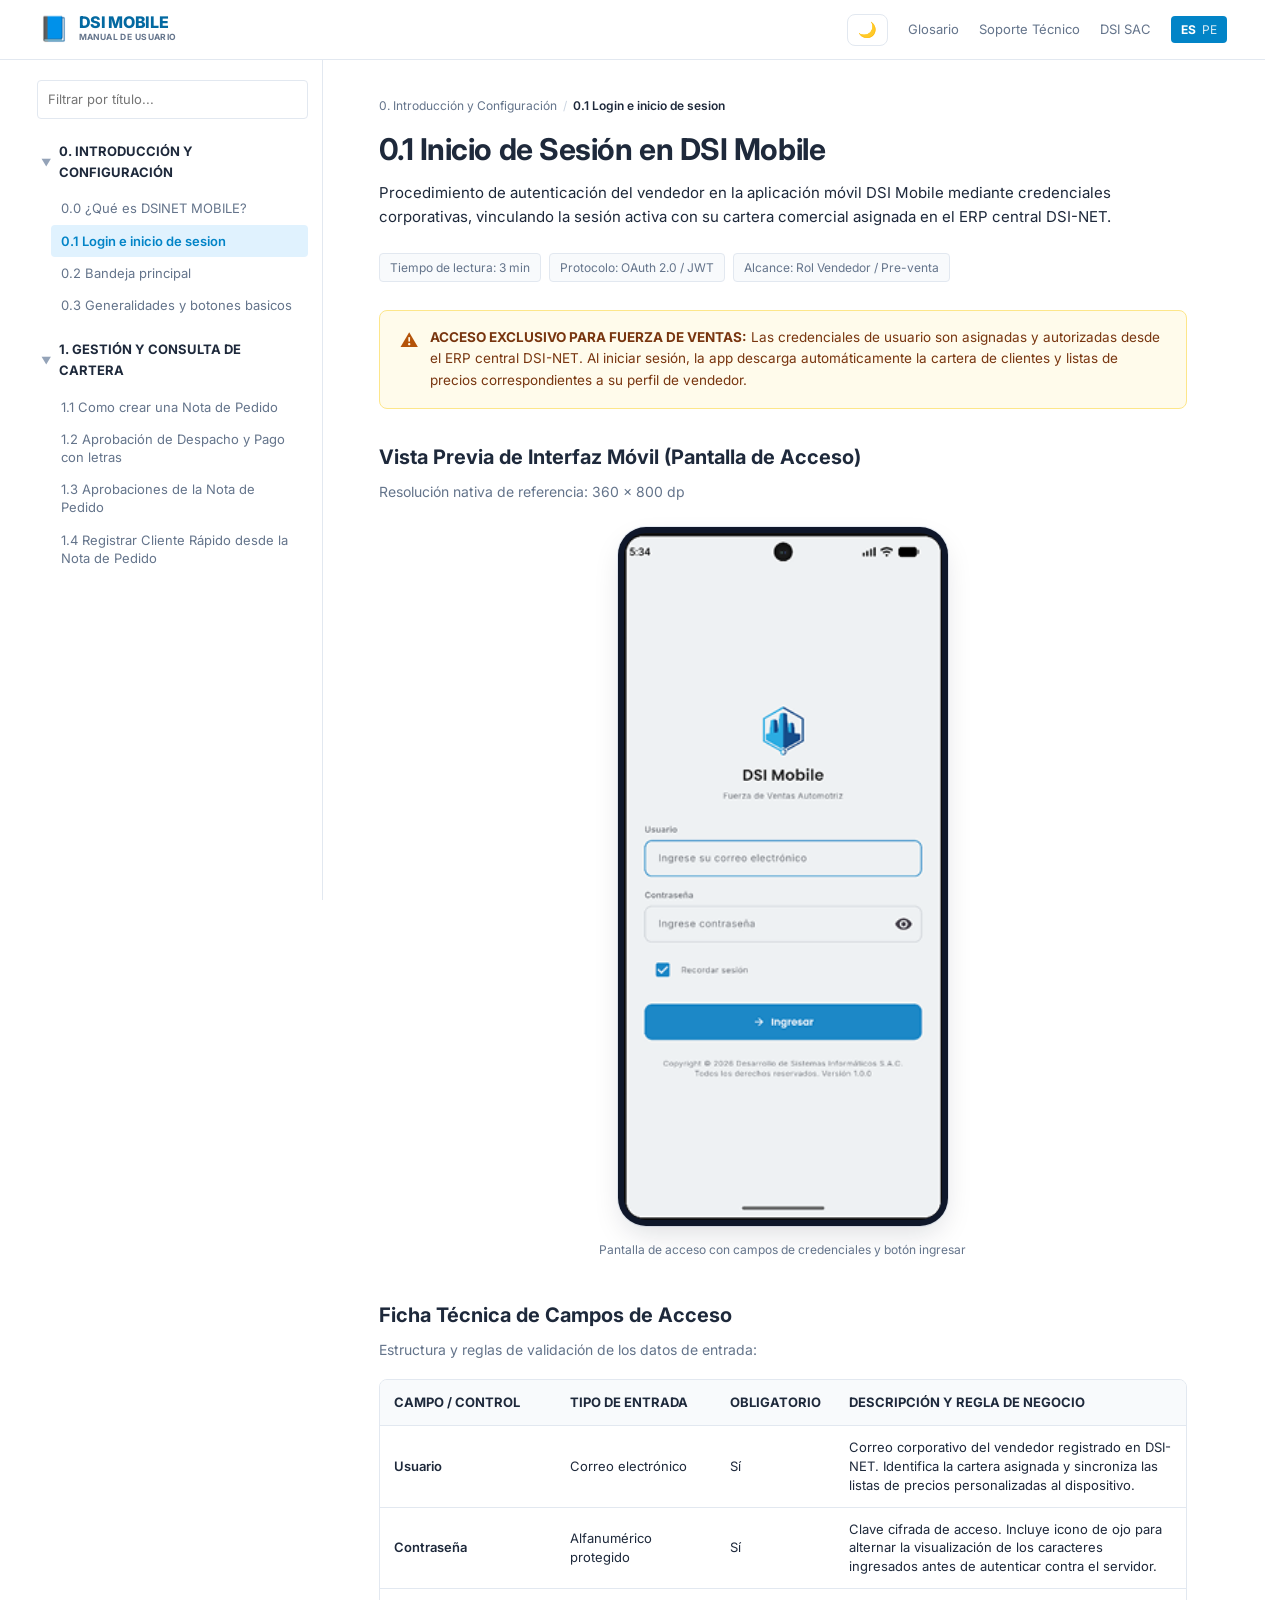
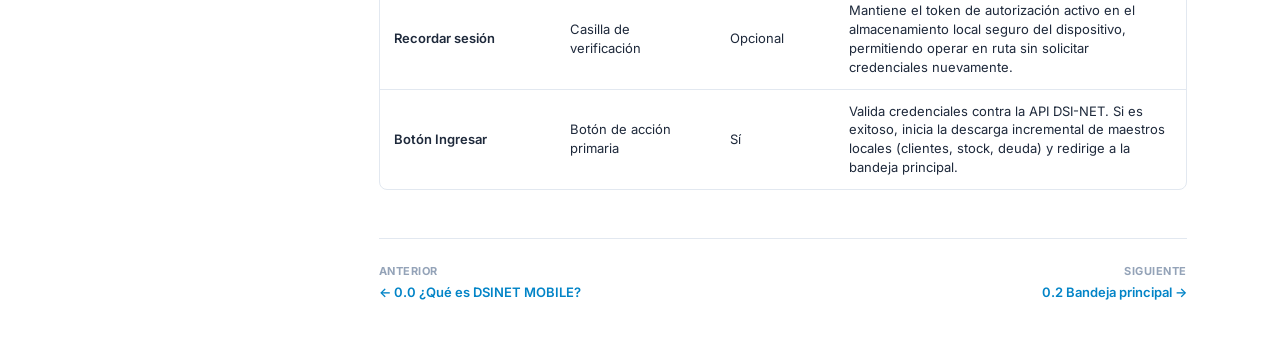
==== commit 1b2426d5: "Se agrego el modo oscuro" ====
--- a/0.1-login.html
+++ b/0.1-login.html
@@ -11,7 +11,7 @@
 </head>
 <body>
 
-  <!-- 1. Header Superior Global -->
+<!-- 1. Header Superior Global (Sin barra de búsqueda y con botón de Modo Oscuro) -->
   <header class="topbar">
     <div class="topbar-inner">
       
@@ -26,15 +26,14 @@
             <span class="logo-subtitle">MANUAL DE USUARIO</span>
           </div>
         </div>
-
-        <div class="global-search-bar">
-          <span class="search-icon">🔍</span>
-          <input type="text" placeholder="Buscar en la documentación de DSI-NET..." id="globalSearch">
-          <kbd class="shortcut-key">Ctrl+K</kbd>
-        </div>
       </div>
 
       <div class="topbar-right">
+        <!-- BOTÓN MODO OSCURO / CLARO -->
+        <button class="theme-toggle-btn" id="themeToggleBtn" aria-label="Cambiar tema visual" title="Modo Oscuro / Claro">
+          <span class="theme-icon">🌙</span>
+        </button>
+
         <a href="#glosario" class="topbar-link">Glosario</a>
         <a href="#soporte" class="topbar-link">Soporte Técnico</a>
         <a href="#dsisac" class="topbar-link">DSI SAC</a>
--- a/styles.css
+++ b/styles.css
@@ -888,4 +888,125 @@
   .mobile-menu-btn {
     display: none;
   }
+}
+
+/* ==========================================
+   BOTÓN DEL TEMA (MODO OSCURO / CLARO)
+   ========================================== */
+.theme-toggle-btn {
+  background: transparent;
+  border: 1px solid #E2E8F0;
+  border-radius: 8px;
+  padding: 6px 10px;
+  cursor: pointer;
+  display: flex;
+  align-items: center;
+  justify-content: center;
+  font-size: 15px;
+  transition: all 0.2s ease;
+  color: #0F172A;
+}
+
+.theme-toggle-btn:hover {
+  background-color: #F1F5F9;
+  border-color: #CBD5E1;
+}
+
+/* ==========================================
+   PALETA DE COLORES: MODO OSCURO
+   ========================================== */
+body.dark-mode {
+  background-color: #0B0F19;
+  color: #E2E8F0;
+}
+
+/* Cabecera y Barra Lateral */
+body.dark-mode .topbar,
+body.dark-mode .sidebar {
+  background-color: #0F172A;
+  border-color: #1E293B;
+}
+
+body.dark-mode .theme-toggle-btn {
+  border-color: #334155;
+  color: #F8FAFC;
+}
+
+body.dark-mode .theme-toggle-btn:hover {
+  background-color: #1E293B;
+}
+
+body.dark-mode .topbar-link,
+body.dark-mode .logo-title {
+  color: #F8FAFC;
+}
+
+body.dark-mode .sidebar-filter-wrapper input {
+  background-color: #1E293B;
+  border-color: #334155;
+  color: #FFFFFF;
+}
+
+/* Textos y enlaces del Sidebar */
+body.dark-mode .group-toggle,
+body.dark-mode .nav-subitems a {
+  color: #94A3B8;
+}
+
+body.dark-mode .nav-subitems li.active a,
+body.dark-mode .nav-subitems a:hover {
+  color: #38BDF8;
+}
+
+/* Contenido Principal y Tarjetas */
+body.dark-mode .main-content {
+  background-color: #0B0F19;
+}
+
+body.dark-mode .page-title,
+body.dark-mode .section-title,
+body.dark-mode h2,
+body.dark-mode h3 {
+  color: #F8FAFC;
+}
+
+body.dark-mode .lead-text,
+body.dark-mode .section-subtext,
+body.dark-mode p {
+  color: #94A3B8;
+}
+
+body.dark-mode .feature-card {
+  background-color: #0F172A;
+  border-color: #1E293B;
+}
+
+/* Tablas Técnicas */
+body.dark-mode .tech-table {
+  border-color: #1E293B;
+}
+
+body.dark-mode .tech-table th {
+  background-color: #1E293B;
+  color: #F8FAFC;
+}
+
+body.dark-mode .tech-table td {
+  border-color: #1E293B;
+  color: #CBD5E1;
+}
+
+body.dark-mode .tech-table tr:hover {
+  background-color: #131D31;
+}
+
+/* Paginación Inferior */
+body.dark-mode .pagination-footer {
+  border-top-color: #1E293B;
+}
+
+body.dark-mode .nav-prev,
+body.dark-mode .nav-next {
+  background-color: #0F172A;
+  border: 1px solid #1E293B;
 }
